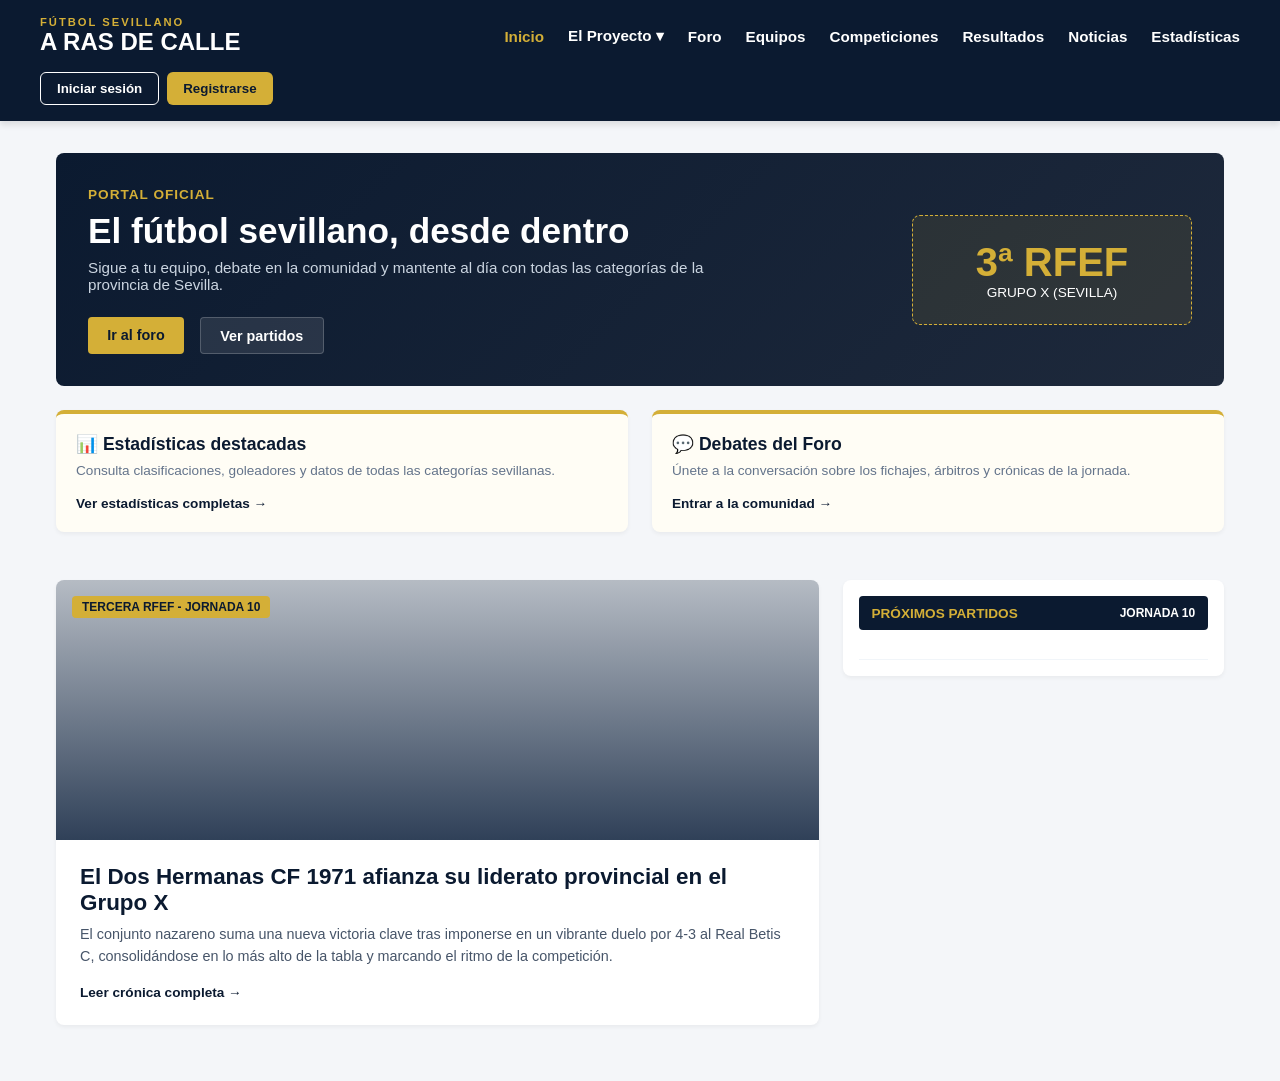
==== index.html @ 4a4684a2 "Update index.html" ====
<!DOCTYPE html>
<html lang="es">
<head>
    <meta charset="UTF-8">
    <meta name="viewport" content="width=device-width, initial-scale=1.0">
    <title>A Ras de Calle - El fútbol sevillano, desde dentro</title>
    <link rel="stylesheet" href="styles.css">
</head>
<body>
    <!-- Encabezado / Menú Navegación -->
    <header class="header">
        <div class="nav-container">
            <div class="logo-area">
                <span class="logo-badge">FÚTBOL SEVILLANO</span>
                <span class="logo-title">A RAS DE CALLE</span>
            </div>
            <nav class="nav-links">
                <a href="index.html" class="active">Inicio</a>
                
                <!-- Menú desplegable por clic -->
                <div class="dropdown">
                    <a href="javascript:void(0);" onclick="toggleDropdown(event)" style="cursor: pointer;">El Proyecto ▾</a>
                    <div class="dropdown-content" id="projectDropdown">
                        <a href="proyecto.html">Sobre el proyecto</a>
                        <a href="nosotros.html">Sobre nosotros</a>
                        <a href="contacto.html">Contacto</a>
                    </div>
                </div>

                <a href="foro.html">Foro</a>
                <a href="equipos.html">Equipos</a>
                <a href="competiciones.html">Competiciones</a>
                <a href="partido.html">Resultados</a>
                <a href="noticias.html">Noticias</a>
                <a href="estadisticas.html">Estadísticas</a>
            </nav>
            <div class="auth-buttons">
                <button class="btn-login">Iniciar sesión</button>
                <button class="btn-register">Registrarse</button>
            </div>
        </div>
    </header>

    <main class="main-container">
        <!-- Banner Principal Azul -->
        <div class="hero-card" style="background: linear-gradient(135deg, #0b1a30 0%, #1e293b 100%); color: #ffffff; padding: 2rem; border-radius: 8px; margin-bottom: 1.5rem; display: flex; justify-content: space-between; align-items: center;">
            <div style="max-width: 60%;">
                <span style="color: #d4af37; font-weight: bold; font-size: 0.85rem; letter-spacing: 1px; text-transform: uppercase;">Portal Oficial</span>
                <h1 style="font-size: 2.2rem; margin: 0.5rem 0; color: #ffffff;">El fútbol sevillano, desde dentro</h1>
                <p style="font-size: 0.95rem; color: #cbd5e1; margin-bottom: 1.5rem;">Sigue a tu equipo, debate en la comunidad y mantente al día con todas las categorías de la provincia de Sevilla.</p>
                <div style="display: flex; gap: 1rem;">
                    <a href="foro.html" style="background: #d4af37; color: #0b1a30; padding: 0.6rem 1.2rem; border-radius: 4px; font-weight: bold; text-decoration: none; font-size: 0.9rem;">Ir al foro</a>
                    <a href="partido.html" style="background: rgba(255,255,255,0.1); color: #ffffff; padding: 0.6rem 1.2rem; border-radius: 4px; font-weight: bold; text-decoration: none; font-size: 0.9rem; border: 1px solid rgba(255,255,255,0.2);">Ver partidos</a>
                </div>
            </div>
            <div style="background: rgba(212,175,55,0.1); border: 1px dashed #d4af37; padding: 1.5rem; border-radius: 8px; text-align: center; width: 280px; display: flex; flex-direction: column; justify-content: center; align-items: center;">
                <span style="font-size: 2.5rem; font-weight: bold; color: #d4af37;">3ª RFEF</span>
                <span style="font-size: 0.85rem; color: #ffffff; font-weight: 500;">GRUPO X (SEVILLA)</span>
            </div>
        </div>

        <!-- Bloques en Dorado: Estadísticas y Foro -->
        <div style="display: grid; grid-template-columns: 1fr 1fr; gap: 1.5rem; margin-bottom: 1.5rem;">
            <div class="card" style="background: #fffdf5; border-top: 4px solid #d4af37; padding: 1.25rem;">
                <h3 style="color: #0b1a30; font-size: 1.1rem; margin-top: 0; margin-bottom: 0.5rem;">📊 Estadísticas destacadas</h3>
                <p style="font-size: 0.85rem; color: #64748b; margin-bottom: 1rem;">Consulta clasificaciones, goleadores y datos de todas las categorías sevillanas.</p>
                <a href="estadisticas.html" style="color: #0b1a30; font-weight: bold; font-size: 0.85rem; text-decoration: none;">Ver estadísticas completas &rarr;</a>
            </div>

            <div class="card" style="background: #fffdf5; border-top: 4px solid #d4af37; padding: 1.25rem;">
                <h3 style="color: #0b1a30; font-size: 1.1rem; margin-top: 0; margin-bottom: 0.5rem;">💬 Debates del Foro</h3>
                <p style="font-size: 0.85rem; color: #64748b; margin-bottom: 1rem;">Únete a la conversación sobre los fichajes, árbitros y crónicas de la jornada.</p>
                <a href="foro.html" style="color: #0b1a30; font-weight: bold; font-size: 0.85rem; text-decoration: none;">Entrar a la comunidad &rarr;</a>
            </div>
        </div>

        <!-- Layout Central de 2 Columnas -->
        <div style="display: grid; grid-template-columns: 2fr 1fr; gap: 1.5rem;">
            
            <!-- Columna Izquierda: Noticia Principal con Imagen -->
            <div>
                <div class="card" style="padding: 0; overflow: hidden;">
                    <div style="background: linear-gradient(180deg, rgba(11,31,59,0.3) 0%, rgba(11,31,59,0.85) 100%), url('https://images.unsplash.com/photo-1574629810360-7efbbe195018?auto=format&fit=crop&w=1000&q=80') center/cover no-repeat; height: 260px; display: flex; align-items: flex-end; padding: 1.5rem; position: relative;">
                        <span style="background: #d4af37; color: #0b1a30; font-size: 0.75rem; font-weight: bold; padding: 4px 10px; border-radius: 4px; position: absolute; top: 1rem; left: 1rem;">TERCERA RFEF - JORNADA 10</span>
                    </div>
                    <div style="padding: 1.5rem;">
                        <h2 style="color: #0b1a30; font-size: 1.4rem; margin: 0 0 0.5rem 0;">El Dos Hermanas CF 1971 afianza su liderato provincial en el Grupo X</h2>
                        <p style="color: #475569; font-size: 0.9rem; line-height: 1.5; margin-bottom: 1rem;">El conjunto nazareno suma una nueva victoria clave tras imponerse en un vibrante duelo por 4-3 al Real Betis C, consolidándose en lo más alto de la tabla y marcando el ritmo de la competición.</p>
                        <a href="noticias.html" style="color: #0b1a30; font-weight: bold; font-size: 0.85rem; text-decoration: none;">Leer crónica completa &rarr;</a>
                    </div>
                </div>
            </div>

            <!-- Columna Derecha: Panel de Próximos Partidos (Jornada 10) -->
            <div>
                <div class="card" style="padding: 1rem;">
                    <div style="background: #0b1a30; color: #d4af37; padding: 0.6rem 0.8rem; border-radius: 4px; font-weight: bold; font-size: 0.85rem; margin-bottom: 0.8rem; display: flex; justify-content: space-between; align-items: center;">
                        <span>PRÓXIMOS PARTIDOS</span>
                        <span style="font-size: 0.75rem; color: #ffffff;">JORNADA 10</span>
                    </div>

                    <!-- Lista de Partidos Reales Jornada 10 -->
                    <div style="font-size: 0.82rem;">
                        <div style="padding: 0.5rem 0; border-bottom: 1px solid #f1f5f9; display: flex; justify-content: space-between; align-items: center;">
                            <span style
---- styles.css ----
:root {
    --azul-noche: #0b1a30;
    --dorado: #d4af37;
    --dorado-hover: #b89628;
    --blanco: #ffffff;
    --gris-fondo: #f4f6f9;
    --gris-claro: #e2e8f0;
    --texto-oscuro: #1e293b;
}

* {
    margin: 0;
    padding: 0;
    box-sizing: border-box;
    font-family: 'Segoe UI', Tahoma, Geneva, Verdana, sans-serif;
}

body {
    background-color: var(--gris-fondo);
    color: var(--texto-oscuro);
}

/* Cabecera */
.header {
    background-color: var(--azul-noche);
    color: var(--blanco);
    padding: 1rem 2rem;
    box-shadow: 0 4px 6px rgba(0, 0, 0, 0.1);
}

.nav-container {
    max-width: 1200px;
    margin: 0 auto;
    display: flex;
    justify-content: space-between;
    align-items: center;
    flex-wrap: wrap;
    gap: 1rem;
}

.logo-area {
    display: flex;
    flex-direction: column;
}

.logo-badge {
    font-size: 0.7rem;
    color: var(--dorado);
    font-weight: bold;
    letter-spacing: 2px;
}

.logo-title {
    font-size: 1.5rem;
    font-weight: 900;
    color: var(--blanco);
}

.nav-links {
    display: flex;
    gap: 1.2rem;
}

.nav-links a {
    color: var(--blanco);
    text-decoration: none;
    font-weight: 600;
    font-size: 0.95rem;
    transition: color 0.3s;
}

.nav-links a:hover, .nav-links a.active {
    color: var(--dorado);
}

.auth-buttons {
    display: flex;
    gap: 0.5rem;
}

.btn-login, .btn-register, .btn-gold {
    padding: 0.5rem 1rem;
    border-radius: 6px;
    font-weight: bold;
    cursor: pointer;
    border: none;
    transition: background 0.3s;
}

.btn-login {
    background: transparent;
    color: var(--blanco);
    border: 1px solid var(--blanco);
}

.btn-register, .btn-gold {
    background: var(--dorado);
    color: var(--azul-noche);
}

.btn-register:hover, .btn-gold:hover {
    background: var(--dorado-hover);
}

/* Contenedor Principal */
.main-container {
    max-width: 1200px;
    margin: 2rem auto;
    padding: 0 1rem;
}

.content-grid {
    display: grid;
    grid-template-columns: 280px 1fr;
    gap: 1.5rem;
}

@media (max-width: 768px) {
    .content-grid {
        grid-template-columns: 1fr;
    }
}

.card {
    background: var(--blanco);
    border-radius: 8px;
    padding: 1.5rem;
    box-shadow: 0 2px 4px rgba(0, 0, 0, 0.05);
    margin-bottom: 1.5rem;
}

.card-header {
    display: flex;
    justify-content: space-between;
    align-items: center;
    margin-bottom: 1.5rem;
    border-bottom: 2px solid var(--gris-claro);
    padding-bottom: 0.75rem;
}

/* Sección Foro */
.categories-list {
    list-style: none;
    margin-top: 1rem;
}

.categories-list li {
    margin-bottom: 0.5rem;
}

.categories-list a {
    display: flex;
    justify-content: space-between;
    color: var(--azul-noche);
    text-decoration: none;
    font-size: 0.9rem;
    padding: 0.5rem;
    border-radius: 4px;
}

.categories-list a.active, .categories-list a:hover {
    background: var(--gris-claro);
    font-weight: bold;
}

.forum-thread {
    display: flex;
    align-items: center;
    gap: 1rem;
    padding: 1rem 0;
    border-bottom: 1px solid var(--gris-claro);
}

.avatar {
    width: 40px;
    height: 40px;
    border-radius: 50%;
    background: var(--azul-noche);
    color: var(--blanco);
    display: flex;
    align-items: center;
    justify-content: center;
    font-weight: bold;
}

.thread-info {
    flex-grow: 1;
}

.thread-title {
    color: var(--azul-noche);
    text-decoration: none;
    font-weight: bold;
    display: block;
}

.thread-meta {
    font-size: 0.75rem;
    color: #666;
}

.thread-stats {
    font-size: 0.8rem;
    color: #666;
}

/* Menú desplegable por clic y hacia abajo */
.nav-links {
    display: flex;
    align-items: center;
    gap: 1.5rem;
}

.dropdown {
    position: relative;
    display: inline-block;
}

.dropdown-content {
    display: none; /* Oculto por defecto */
    position: absolute;
    background-color: #0b1a30;
    min-width: 180px;
    box-shadow: 0px 8px 16px rgba(0,0,0,0.3);
    z-index: 1000;
    border-radius: 4px;
    top: 100%;
    left: 0;
    flex-direction: column; /* Fuerza que se coloquen en columna hacia abajo */
}

/* Clase que activará JavaScript al hacer clic */
.dropdown-content.show {
    display: flex;
}

.dropdown-content a {
    color: #ffffff;
    padding: 10px 15px;
    text-decoration: none;
    display: block;
    font-size: 0.85rem;
    border-bottom: 1px solid rgba(255,255,255,0.05);
    text-align: left;
    white-space: nowrap;
}

.dropdown-content a:hover {
    background-color: #1e293b;
    color: #d4af37;
}

/* Pie de página */
.footer {
    background: var(--azul-noche);
    color: var(--blanco);
    text-align: center;
    padding: 1.5rem;
    margin-top: 3rem;
}
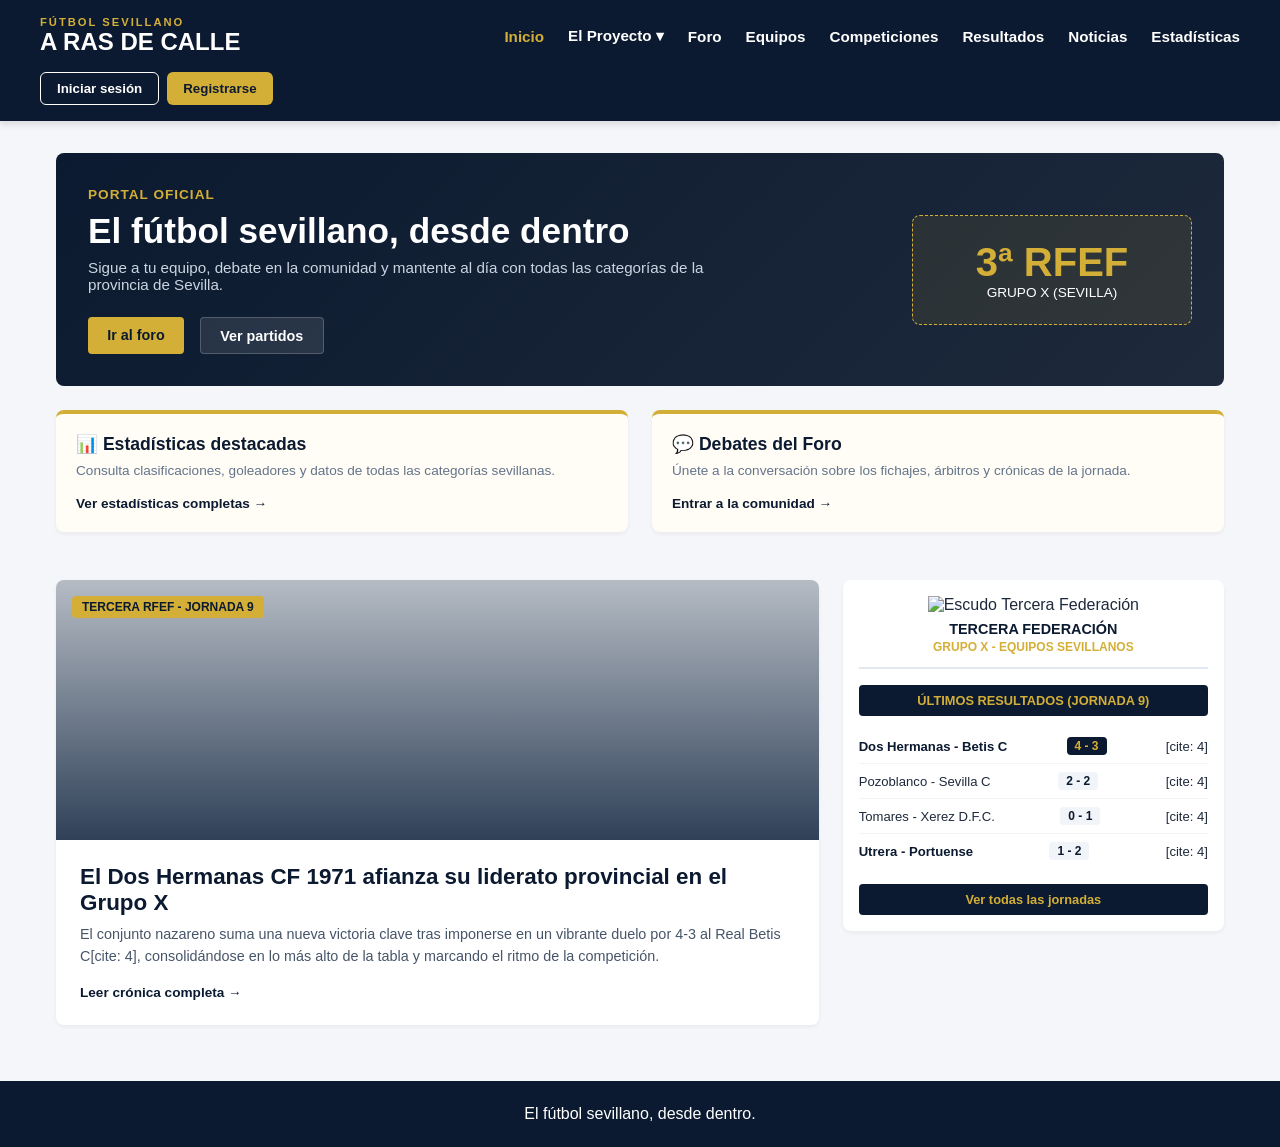
==== commit 104163c1: "Update index.html" ====
--- a/index.html
+++ b/index.html
@@ -81,25 +81,79 @@
             <div>
                 <div class="card" style="padding: 0; overflow: hidden;">
                     <div style="background: linear-gradient(180deg, rgba(11,31,59,0.3) 0%, rgba(11,31,59,0.85) 100%), url('https://images.unsplash.com/photo-1574629810360-7efbbe195018?auto=format&fit=crop&w=1000&q=80') center/cover no-repeat; height: 260px; display: flex; align-items: flex-end; padding: 1.5rem; position: relative;">
-                        <span style="background: #d4af37; color: #0b1a30; font-size: 0.75rem; font-weight: bold; padding: 4px 10px; border-radius: 4px; position: absolute; top: 1rem; left: 1rem;">TERCERA RFEF - JORNADA 10</span>
+                        <span style="background: #d4af37; color: #0b1a30; font-size: 0.75rem; font-weight: bold; padding: 4px 10px; border-radius: 4px; position: absolute; top: 1rem; left: 1rem;">TERCERA RFEF - JORNADA 9</span>
                     </div>
                     <div style="padding: 1.5rem;">
                         <h2 style="color: #0b1a30; font-size: 1.4rem; margin: 0 0 0.5rem 0;">El Dos Hermanas CF 1971 afianza su liderato provincial en el Grupo X</h2>
-                        <p style="color: #475569; font-size: 0.9rem; line-height: 1.5; margin-bottom: 1rem;">El conjunto nazareno suma una nueva victoria clave tras imponerse en un vibrante duelo por 4-3 al Real Betis C, consolidándose en lo más alto de la tabla y marcando el ritmo de la competición.</p>
+                        <p style="color: #475569; font-size: 0.9rem; line-height: 1.5; margin-bottom: 1rem;">El conjunto nazareno suma una nueva victoria clave tras imponerse en un vibrante duelo por 4-3 al Real Betis C[cite: 4], consolidándose en lo más alto de la tabla y marcando el ritmo de la competición.</p>
                         <a href="noticias.html" style="color: #0b1a30; font-weight: bold; font-size: 0.85rem; text-decoration: none;">Leer crónica completa &rarr;</a>
                     </div>
                 </div>
             </div>
 
-            <!-- Columna Derecha: Panel de Próximos Partidos (Jornada 10) -->
+            <!-- Columna Derecha: Escudo 3ª RFEF y Resultados Sevillanos (Jornada 9) -->
             <div>
-                <div class="card" style="padding: 1rem;">
-                    <div style="background: #0b1a30; color: #d4af37; padding: 0.6rem 0.8rem; border-radius: 4px; font-weight: bold; font-size: 0.85rem; margin-bottom: 0.8rem; display: flex; justify-content: space-between; align-items: center;">
-                        <span>PRÓXIMOS PARTIDOS</span>
-                        <span style="font-size: 0.75rem; color: #ffffff;">JORNADA 10</span>
+                <div class="card" style="padding: 1rem; text-align: center;">
+                    <!-- Escudo o Logo Tercera Federación -->
+                    <div style="margin-bottom: 1rem; padding-bottom: 0.8rem; border-bottom: 2px solid #e2e8f0;">
+                        <img src="https://upload.wikimedia.org/wikipedia/commons/9/98/Tercera_Federaci%C3%B3n.png" alt="Escudo Tercera Federación" style="width: 80px; height: auto; margin-bottom: 0.4rem;">
+                        <h4 style="color: #0b1a30; font-size: 0.9rem; margin: 0;">TERCERA FEDERACIÓN</h4>
+                        <span style="font-size: 0.75rem; color: #d4af37; font-weight: bold;">GRUPO X - EQUIPOS SEVILLANOS</span>
                     </div>
 
-                    <!-- Lista de Partidos Reales Jornada 10 -->
-                    <div style="font-size: 0.82rem;">
+                    <div style="background: #0b1a30; color: #d4af37; padding: 0.5rem; border-radius: 4px; font-weight: bold; font-size: 0.8rem; margin-bottom: 0.8rem;">
+                        ÚLTIMOS RESULTADOS (JORNADA 9)
+                    </div>
+
+                    <!-- Resultados de los equipos de Sevilla en la Jornada 9 -->
+                    <div style="font-size: 0.82rem; text-align: left;">
                         <div style="padding: 0.5rem 0; border-bottom: 1px solid #f1f5f9; display: flex; justify-content: space-between; align-items: center;">
-                            <span style
+                            <span style="font-weight: bold; color: #0b1a30;">Dos Hermanas - Betis C</span>
+                            <span style="background: #0b1a30; color: #d4af37; padding: 2px 8px; border-radius: 4px; font-weight: bold; font-size: 0.75rem;">4 - 3</span>[cite: 4]
+                        </div>
+                        <div style="padding: 0.5rem 0; border-bottom: 1px solid #f1f5f9; display: flex; justify-content: space-between; align-items: center;">
+                            <span style="font-weight: 500;">Pozoblanco - Sevilla C</span>
+                            <span style="background: #f1f5f9; padding: 2px 8px; border-radius: 4px; font-weight: bold; color: #0b1a30; font-size: 0.75rem;">2 - 2</span>[cite: 4]
+                        </div>
+                        <div style="padding: 0.5rem 0; border-bottom: 1px solid #f1f5f9; display: flex; justify-content: space-between; align-items: center;">
+                            <span style="font-weight: 500;">Tomares - Xerez D.F.C.</span>
+                            <span style="background: #f1f5f9; padding: 2px 8px; border-radius: 4px; font-weight: bold; color: #0b1a30; font-size: 0.75rem;">0 - 1</span>[cite: 4]
+                        </div>
+                        <div style="padding: 0.5rem 0; display: flex; justify-content: space-between; align-items: center;">
+                            <span style="font-weight: bold; color: #0b1a30;">Utrera - Portuense</span>
+                            <span style="background: #f1f5f9; padding: 2px 8px; border-radius: 4px; font-weight: bold; color: #0b1a30; font-size: 0.75rem;">1 - 2</span>[cite: 4]
+                        </div>
+                    </div>
+
+                    <a href="partido.html" style="display: block; text-align: center; margin-top: 1rem; background: #0b1a30; color: #d4af37; padding: 0.5rem; border-radius: 4px; text-decoration: none; font-size: 0.8rem; font-weight: bold;">Ver todas las jornadas</a>
+                </div>
+            </div>
+
+        </div>
+    </main>
+
+    <footer class="footer" style="margin-top: 2rem;">
+        <p>El fútbol sevillano, desde dentro.</p>
+    </footer>
+
+    <!-- Script para el menú desplegable -->
+    <script>
+    function toggleDropdown(event) {
+        event.stopPropagation();
+        document.getElementById("projectDropdown").classList.toggle("show");
+    }
+
+    window.onclick = function(event) {
+        if (!event.target.matches('.dropdown > a')) {
+            var dropdowns = document.getElementsByClassName("dropdown-content");
+            for (var i = 0; i < dropdowns.length; i++) {
+                var openDropdown = dropdowns[i];
+                if (openDropdown.classList.contains('show')) {
+                    openDropdown.classList.remove('show');
+                }
+            }
+        }
+    }
+    </script>
+</body>
+</html>
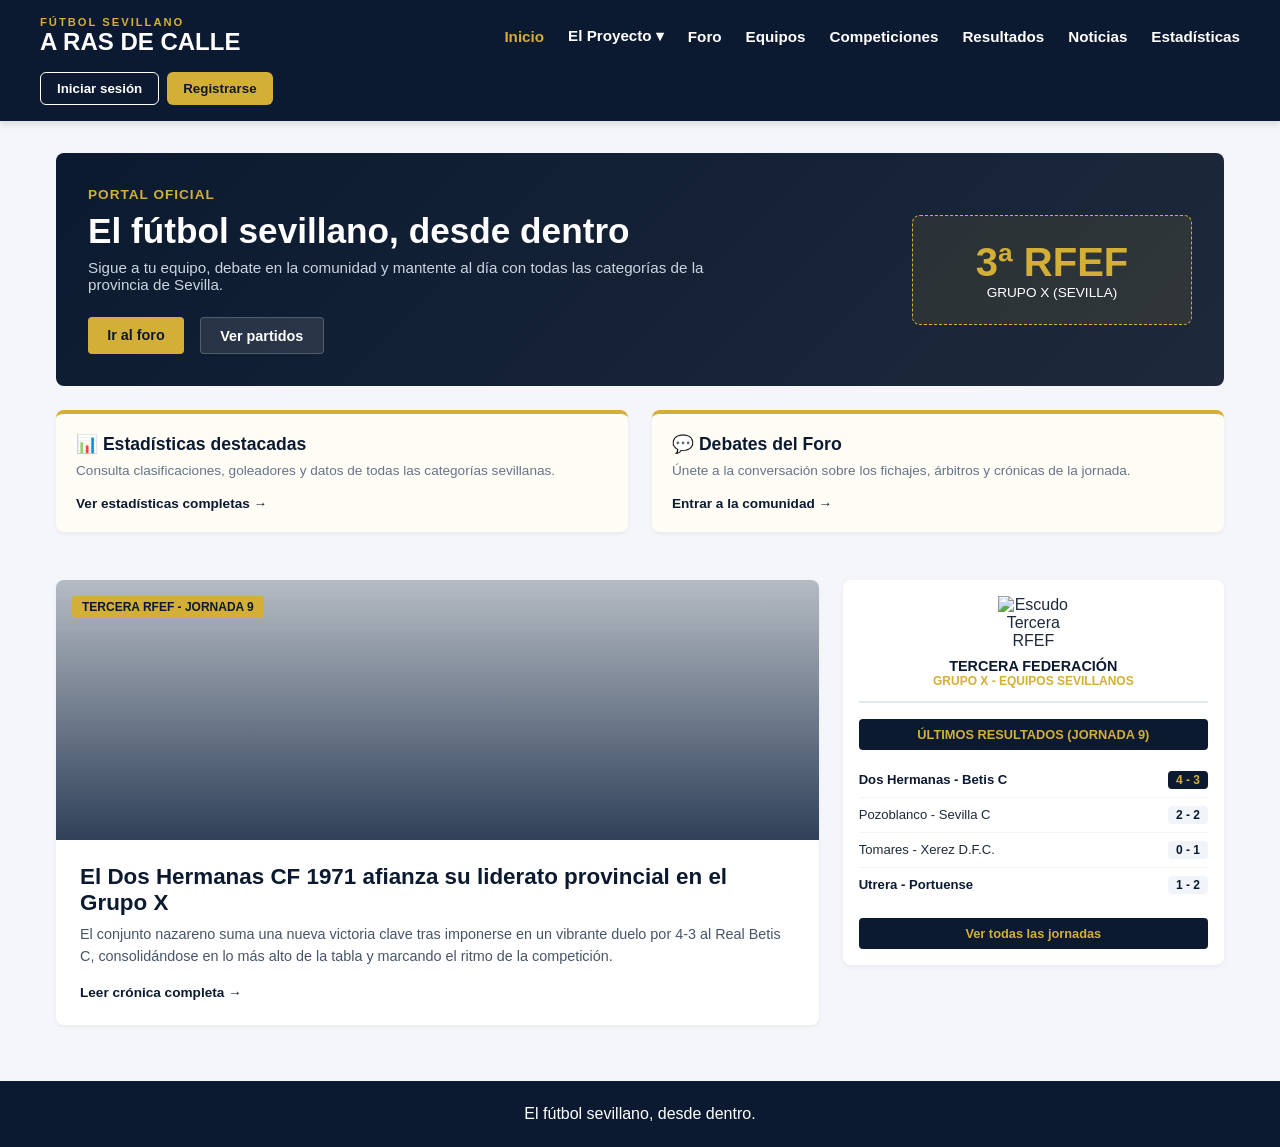
==== commit fb7b7295: "Update index.html" ====
--- a/index.html
+++ b/index.html
@@ -85,18 +85,18 @@
                     </div>
                     <div style="padding: 1.5rem;">
                         <h2 style="color: #0b1a30; font-size: 1.4rem; margin: 0 0 0.5rem 0;">El Dos Hermanas CF 1971 afianza su liderato provincial en el Grupo X</h2>
-                        <p style="color: #475569; font-size: 0.9rem; line-height: 1.5; margin-bottom: 1rem;">El conjunto nazareno suma una nueva victoria clave tras imponerse en un vibrante duelo por 4-3 al Real Betis C[cite: 4], consolidándose en lo más alto de la tabla y marcando el ritmo de la competición.</p>
+                        <p style="color: #475569; font-size: 0.9rem; line-height: 1.5; margin-bottom: 1rem;">El conjunto nazareno suma una nueva victoria clave tras imponerse en un vibrante duelo por 4-3 al Real Betis C, consolidándose en lo más alto de la tabla y marcando el ritmo de la competición.</p>
                         <a href="noticias.html" style="color: #0b1a30; font-weight: bold; font-size: 0.85rem; text-decoration: none;">Leer crónica completa &rarr;</a>
                     </div>
                 </div>
             </div>
 
-            <!-- Columna Derecha: Escudo 3ª RFEF y Resultados Sevillanos (Jornada 9) -->
+            <!-- Columna Derecha: Escudo RFEF y Resultados Sevillanos (Jornada 9) -->
             <div>
                 <div class="card" style="padding: 1rem; text-align: center;">
-                    <!-- Escudo o Logo Tercera Federación -->
-                    <div style="margin-bottom: 1rem; padding-bottom: 0.8rem; border-bottom: 2px solid #e2e8f0;">
-                        <img src="https://upload.wikimedia.org/wikipedia/commons/9/98/Tercera_Federaci%C3%B3n.png" alt="Escudo Tercera Federación" style="width: 80px; height: auto; margin-bottom: 0.4rem;">
+                    <!-- Escudo Tercera RFEF -->
+                    <div style="margin-bottom: 1rem; padding-bottom: 0.8rem; border-bottom: 2px solid #e2e8f0; display: flex; flex-direction: column; align-items: center;">
+                        <img src="https://upload.wikimedia.org/wikipedia/commons/thumb/d/d4/Tercera_Federaci%C3%B3n.svg/1200px-Tercera_Federaci%C3%B3n.svg.png" alt="Escudo Tercera RFEF" style="width: 70px; height: auto; margin-bottom: 0.5rem;">
                         <h4 style="color: #0b1a30; font-size: 0.9rem; margin: 0;">TERCERA FEDERACIÓN</h4>
                         <span style="font-size: 0.75rem; color: #d4af37; font-weight: bold;">GRUPO X - EQUIPOS SEVILLANOS</span>
                     </div>
@@ -109,19 +109,19 @@
                     <div style="font-size: 0.82rem; text-align: left;">
                         <div style="padding: 0.5rem 0; border-bottom: 1px solid #f1f5f9; display: flex; justify-content: space-between; align-items: center;">
                             <span style="font-weight: bold; color: #0b1a30;">Dos Hermanas - Betis C</span>
-                            <span style="background: #0b1a30; color: #d4af37; padding: 2px 8px; border-radius: 4px; font-weight: bold; font-size: 0.75rem;">4 - 3</span>[cite: 4]
+                            <span style="background: #0b1a30; color: #d4af37; padding: 2px 8px; border-radius: 4px; font-weight: bold; font-size: 0.75rem;">4 - 3</span>
                         </div>
                         <div style="padding: 0.5rem 0; border-bottom: 1px solid #f1f5f9; display: flex; justify-content: space-between; align-items: center;">
                             <span style="font-weight: 500;">Pozoblanco - Sevilla C</span>
-                            <span style="background: #f1f5f9; padding: 2px 8px; border-radius: 4px; font-weight: bold; color: #0b1a30; font-size: 0.75rem;">2 - 2</span>[cite: 4]
+                            <span style="background: #f1f5f9; padding: 2px 8px; border-radius: 4px; font-weight: bold; color: #0b1a30; font-size: 0.75rem;">2 - 2</span>
                         </div>
                         <div style="padding: 0.5rem 0; border-bottom: 1px solid #f1f5f9; display: flex; justify-content: space-between; align-items: center;">
                             <span style="font-weight: 500;">Tomares - Xerez D.F.C.</span>
-                            <span style="background: #f1f5f9; padding: 2px 8px; border-radius: 4px; font-weight: bold; color: #0b1a30; font-size: 0.75rem;">0 - 1</span>[cite: 4]
+                            <span style="background: #f1f5f9; padding: 2px 8px; border-radius: 4px; font-weight: bold; color: #0b1a30; font-size: 0.75rem;">0 - 1</span>
                         </div>
                         <div style="padding: 0.5rem 0; display: flex; justify-content: space-between; align-items: center;">
                             <span style="font-weight: bold; color: #0b1a30;">Utrera - Portuense</span>
-                            <span style="background: #f1f5f9; padding: 2px 8px; border-radius: 4px; font-weight: bold; color: #0b1a30; font-size: 0.75rem;">1 - 2</span>[cite: 4]
+                            <span style="background: #f1f5f9; padding: 2px 8px; border-radius: 4px; font-weight: bold; color: #0b1a30; font-size: 0.75rem;">1 - 2</span>
                         </div>
                     </div>
 
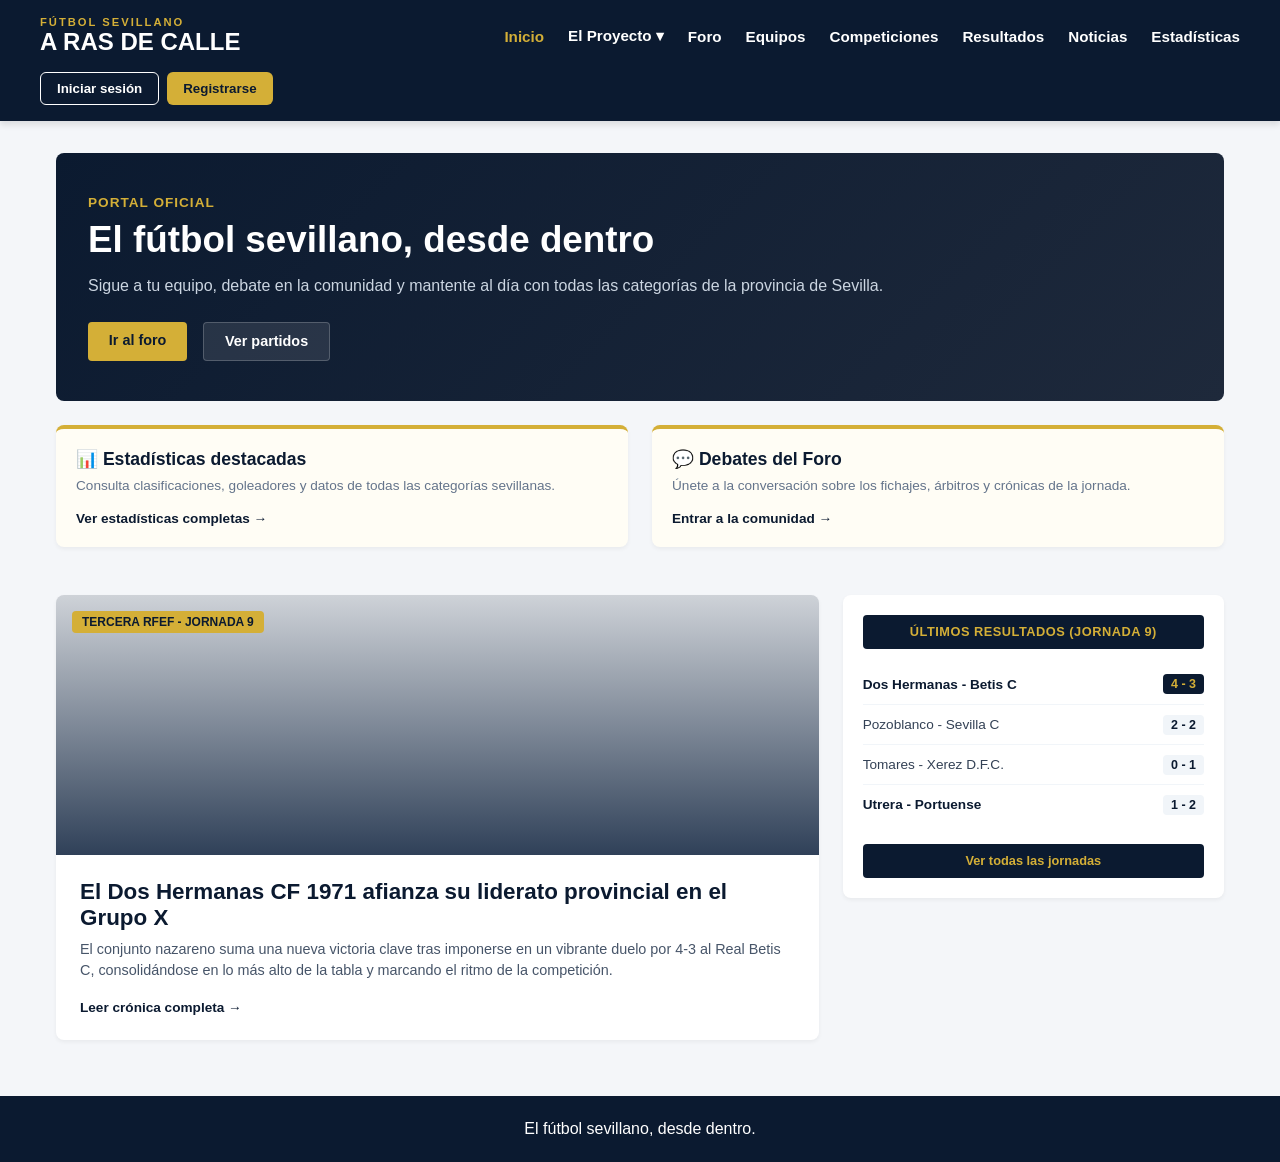
==== commit 76293e35: "Update index.html" ====
--- a/index.html
+++ b/index.html
@@ -42,20 +42,16 @@
     </header>
 
     <main class="main-container">
-        <!-- Banner Principal Azul -->
-        <div class="hero-card" style="background: linear-gradient(135deg, #0b1a30 0%, #1e293b 100%); color: #ffffff; padding: 2rem; border-radius: 8px; margin-bottom: 1.5rem; display: flex; justify-content: space-between; align-items: center;">
-            <div style="max-width: 60%;">
-                <span style="color: #d4af37; font-weight: bold; font-size: 0.85rem; letter-spacing: 1px; text-transform: uppercase;">Portal Oficial</span>
-                <h1 style="font-size: 2.2rem; margin: 0.5rem 0; color: #ffffff;">El fútbol sevillano, desde dentro</h1>
-                <p style="font-size: 0.95rem; color: #cbd5e1; margin-bottom: 1.5rem;">Sigue a tu equipo, debate en la comunidad y mantente al día con todas las categorías de la provincia de Sevilla.</p>
+        <!-- Banner Principal Azul (Sin la caja de 3ª RFEF) -->
+        <div class="hero-card" style="background: linear-gradient(135deg, #0b1a30 0%, #1e293b 100%); color: #ffffff; padding: 2.5rem 2rem; border-radius: 8px; margin-bottom: 1.5rem;">
+            <div style="max-width: 800px;">
+                <span style="color: #d4af37; font-weight: bold; font-size: 0.85rem; letter-spacing: 1px; text-transform: uppercase;">PORTAL OFICIAL</span>
+                <h1 style="font-size: 2.3rem; margin: 0.5rem 0 0.8rem 0; color: #ffffff;">El fútbol sevillano, desde dentro</h1>
+                <p style="font-size: 1rem; color: #cbd5e1; margin-bottom: 1.5rem; line-height: 1.5;">Sigue a tu equipo, debate en la comunidad y mantente al día con todas las categorías de la provincia de Sevilla.</p>
                 <div style="display: flex; gap: 1rem;">
-                    <a href="foro.html" style="background: #d4af37; color: #0b1a30; padding: 0.6rem 1.2rem; border-radius: 4px; font-weight: bold; text-decoration: none; font-size: 0.9rem;">Ir al foro</a>
-                    <a href="partido.html" style="background: rgba(255,255,255,0.1); color: #ffffff; padding: 0.6rem 1.2rem; border-radius: 4px; font-weight: bold; text-decoration: none; font-size: 0.9rem; border: 1px solid rgba(255,255,255,0.2);">Ver partidos</a>
+                    <a href="foro.html" style="background: #d4af37; color: #0b1a30; padding: 0.65rem 1.3rem; border-radius: 4px; font-weight: bold; text-decoration: none; font-size: 0.9rem;">Ir al foro</a>
+                    <a href="partido.html" style="background: rgba(255,255,255,0.1); color: #ffffff; padding: 0.65rem 1.3rem; border-radius: 4px; font-weight: bold; text-decoration: none; font-size: 0.9rem; border: 1px solid rgba(255,255,255,0.2);">Ver partidos</a>
                 </div>
-            </div>
-            <div style="background: rgba(212,175,55,0.1); border: 1px dashed #d4af37; padding: 1.5rem; border-radius: 8px; text-align: center; width: 280px; display: flex; flex-direction: column; justify-content: center; align-items: center;">
-                <span style="font-size: 2.5rem; font-weight: bold; color: #d4af37;">3ª RFEF</span>
-                <span style="font-size: 0.85rem; color: #ffffff; font-weight: 500;">GRUPO X (SEVILLA)</span>
             </div>
         </div>
 
@@ -77,10 +73,10 @@
         <!-- Layout Central de 2 Columnas -->
         <div style="display: grid; grid-template-columns: 2fr 1fr; gap: 1.5rem;">
             
-            <!-- Columna Izquierda: Noticia Principal con Imagen -->
+            <!-- Columna Izquierda: Noticia Principal con nueva fotografía de fútbol modesto -->
             <div>
                 <div class="card" style="padding: 0; overflow: hidden;">
-                    <div style="background: linear-gradient(180deg, rgba(11,31,59,0.3) 0%, rgba(11,31,59,0.85) 100%), url('https://images.unsplash.com/photo-1574629810360-7efbbe195018?auto=format&fit=crop&w=1000&q=80') center/cover no-repeat; height: 260px; display: flex; align-items: flex-end; padding: 1.5rem; position: relative;">
+                    <div style="background: linear-gradient(180deg, rgba(11,31,59,0.2) 0%, rgba(11,31,59,0.85) 100%), url('https://images.unsplash.com/photo-1508098682722-e99c43a406b2?auto=format&fit=crop&w=1200&q=80') center/cover no-repeat; height: 260px; display: flex; align-items: flex-end; padding: 1.5rem; position: relative;">
                         <span style="background: #d4af37; color: #0b1a30; font-size: 0.75rem; font-weight: bold; padding: 4px 10px; border-radius: 4px; position: absolute; top: 1rem; left: 1rem;">TERCERA RFEF - JORNADA 9</span>
                     </div>
                     <div style="padding: 1.5rem;">
@@ -91,41 +87,34 @@
                 </div>
             </div>
 
-            <!-- Columna Derecha: Escudo RFEF y Resultados Sevillanos (Jornada 9) -->
+            <!-- Columna Derecha: Resultados de los Equipos Sevillanos (Limpio de escudos rotos) -->
             <div>
-                <div class="card" style="padding: 1rem; text-align: center;">
-                    <!-- Escudo Tercera RFEF -->
-                    <div style="margin-bottom: 1rem; padding-bottom: 0.8rem; border-bottom: 2px solid #e2e8f0; display: flex; flex-direction: column; align-items: center;">
-                        <img src="https://upload.wikimedia.org/wikipedia/commons/thumb/d/d4/Tercera_Federaci%C3%B3n.svg/1200px-Tercera_Federaci%C3%B3n.svg.png" alt="Escudo Tercera RFEF" style="width: 70px; height: auto; margin-bottom: 0.5rem;">
-                        <h4 style="color: #0b1a30; font-size: 0.9rem; margin: 0;">TERCERA FEDERACIÓN</h4>
-                        <span style="font-size: 0.75rem; color: #d4af37; font-weight: bold;">GRUPO X - EQUIPOS SEVILLANOS</span>
-                    </div>
-
-                    <div style="background: #0b1a30; color: #d4af37; padding: 0.5rem; border-radius: 4px; font-weight: bold; font-size: 0.8rem; margin-bottom: 0.8rem;">
+                <div class="card" style="padding: 1.25rem;">
+                    <div style="background: #0b1a30; color: #d4af37; padding: 0.6rem 0.8rem; border-radius: 4px; font-weight: bold; font-size: 0.8rem; margin-bottom: 1rem; text-align: center; letter-spacing: 0.5px;">
                         ÚLTIMOS RESULTADOS (JORNADA 9)
                     </div>
 
-                    <!-- Resultados de los equipos de Sevilla en la Jornada 9 -->
-                    <div style="font-size: 0.82rem; text-align: left;">
-                        <div style="padding: 0.5rem 0; border-bottom: 1px solid #f1f5f9; display: flex; justify-content: space-between; align-items: center;">
+                    <!-- Lista de Marcadores Sevillanos -->
+                    <div style="font-size: 0.85rem;">
+                        <div style="padding: 0.6rem 0; border-bottom: 1px solid #f1f5f9; display: flex; justify-content: space-between; align-items: center;">
                             <span style="font-weight: bold; color: #0b1a30;">Dos Hermanas - Betis C</span>
-                            <span style="background: #0b1a30; color: #d4af37; padding: 2px 8px; border-radius: 4px; font-weight: bold; font-size: 0.75rem;">4 - 3</span>
+                            <span style="background: #0b1a30; color: #d4af37; padding: 3px 8px; border-radius: 4px; font-weight: bold; font-size: 0.78rem;">4 - 3</span>
                         </div>
-                        <div style="padding: 0.5rem 0; border-bottom: 1px solid #f1f5f9; display: flex; justify-content: space-between; align-items: center;">
-                            <span style="font-weight: 500;">Pozoblanco - Sevilla C</span>
-                            <span style="background: #f1f5f9; padding: 2px 8px; border-radius: 4px; font-weight: bold; color: #0b1a30; font-size: 0.75rem;">2 - 2</span>
+                        <div style="padding: 0.6rem 0; border-bottom: 1px solid #f1f5f9; display: flex; justify-content: space-between; align-items: center;">
+                            <span style="font-weight: 500; color: #334155;">Pozoblanco - Sevilla C</span>
+                            <span style="background: #f1f5f9; padding: 3px 8px; border-radius: 4px; font-weight: bold; color: #0b1a30; font-size: 0.78rem;">2 - 2</span>
                         </div>
-                        <div style="padding: 0.5rem 0; border-bottom: 1px solid #f1f5f9; display: flex; justify-content: space-between; align-items: center;">
-                            <span style="font-weight: 500;">Tomares - Xerez D.F.C.</span>
-                            <span style="background: #f1f5f9; padding: 2px 8px; border-radius: 4px; font-weight: bold; color: #0b1a30; font-size: 0.75rem;">0 - 1</span>
+                        <div style="padding: 0.6rem 0; border-bottom: 1px solid #f1f5f9; display: flex; justify-content: space-between; align-items: center;">
+                            <span style="font-weight: 500; color: #334155;">Tomares - Xerez D.F.C.</span>
+                            <span style="background: #f1f5f9; padding: 3px 8px; border-radius: 4px; font-weight: bold; color: #0b1a30; font-size: 0.78rem;">0 - 1</span>
                         </div>
-                        <div style="padding: 0.5rem 0; display: flex; justify-content: space-between; align-items: center;">
+                        <div style="padding: 0.6rem 0; display: flex; justify-content: space-between; align-items: center;">
                             <span style="font-weight: bold; color: #0b1a30;">Utrera - Portuense</span>
-                            <span style="background: #f1f5f9; padding: 2px 8px; border-radius: 4px; font-weight: bold; color: #0b1a30; font-size: 0.75rem;">1 - 2</span>
+                            <span style="background: #f1f5f9; padding: 3px 8px; border-radius: 4px; font-weight: bold; color: #0b1a30; font-size: 0.78rem;">1 - 2</span>
                         </div>
                     </div>
 
-                    <a href="partido.html" style="display: block; text-align: center; margin-top: 1rem; background: #0b1a30; color: #d4af37; padding: 0.5rem; border-radius: 4px; text-decoration: none; font-size: 0.8rem; font-weight: bold;">Ver todas las jornadas</a>
+                    <a href="partido.html" style="display: block; text-align: center; margin-top: 1.2rem; background: #0b1a30; color: #d4af37; padding: 0.6rem; border-radius: 4px; text-decoration: none; font-size: 0.8rem; font-weight: bold;">Ver todas las jornadas</a>
                 </div>
             </div>
 
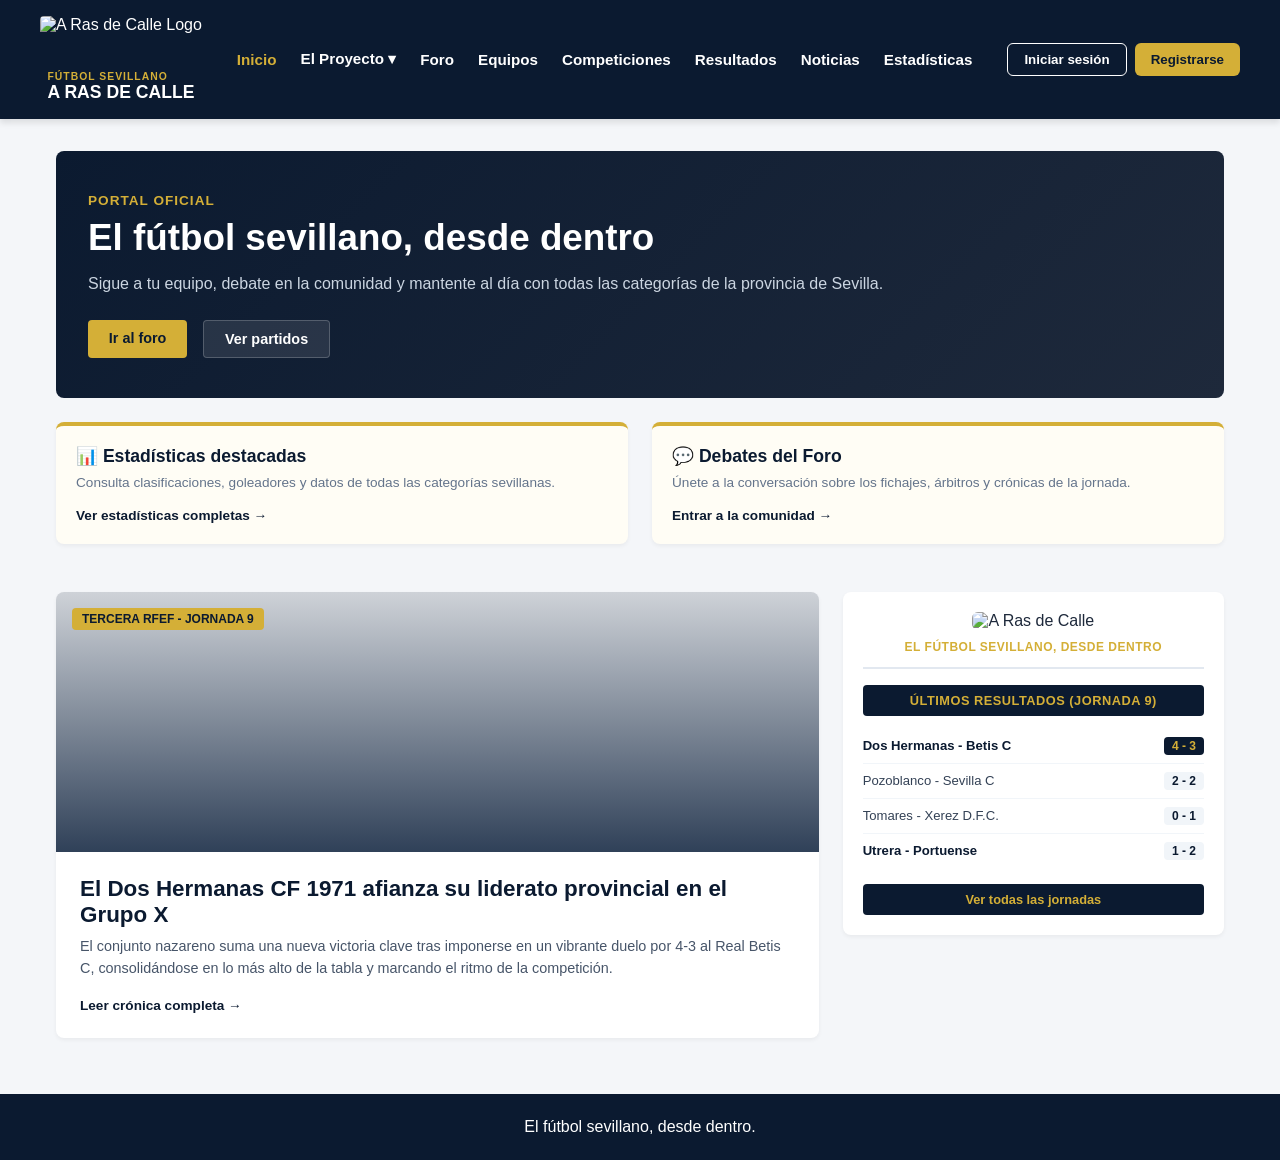
==== commit a4066c87: "Update index.html" ====
--- a/index.html
+++ b/index.html
@@ -10,9 +10,13 @@
     <!-- Encabezado / Menú Navegación -->
     <header class="header">
         <div class="nav-container">
-            <div class="logo-area">
-                <span class="logo-badge">FÚTBOL SEVILLANO</span>
-                <span class="logo-title">A RAS DE CALLE</span>
+            <div class="logo-area" style="display: flex; align-items: center; gap: 0.8rem;">
+                <!-- Logo propio de A Ras de Calle -->
+                <img src="IMG-20261103-WA0061.jpg" alt="A Ras de Calle Logo" style="height: 42px; border-radius: 4px; object-fit: contain;">
+                <div style="display: flex; flex-direction: column;">
+                    <span class="logo-badge" style="font-size: 0.65rem; color: #d4af37; font-weight: bold; letter-spacing: 1px;">FÚTBOL SEVILLANO</span>
+                    <span class="logo-title" style="font-size: 1.1rem; font-weight: bold; color: #ffffff;">A RAS DE CALLE</span>
+                </div>
             </div>
             <nav class="nav-links">
                 <a href="index.html" class="active">Inicio</a>
@@ -42,7 +46,7 @@
     </header>
 
     <main class="main-container">
-        <!-- Banner Principal Azul (Sin la caja de 3ª RFEF) -->
+        <!-- Banner Principal Azul -->
         <div class="hero-card" style="background: linear-gradient(135deg, #0b1a30 0%, #1e293b 100%); color: #ffffff; padding: 2.5rem 2rem; border-radius: 8px; margin-bottom: 1.5rem;">
             <div style="max-width: 800px;">
                 <span style="color: #d4af37; font-weight: bold; font-size: 0.85rem; letter-spacing: 1px; text-transform: uppercase;">PORTAL OFICIAL</span>
@@ -73,7 +77,7 @@
         <!-- Layout Central de 2 Columnas -->
         <div style="display: grid; grid-template-columns: 2fr 1fr; gap: 1.5rem;">
             
-            <!-- Columna Izquierda: Noticia Principal con nueva fotografía de fútbol modesto -->
+            <!-- Columna Izquierda: Noticia Principal -->
             <div>
                 <div class="card" style="padding: 0; overflow: hidden;">
                     <div style="background: linear-gradient(180deg, rgba(11,31,59,0.2) 0%, rgba(11,31,59,0.85) 100%), url('https://images.unsplash.com/photo-1508098682722-e99c43a406b2?auto=format&fit=crop&w=1200&q=80') center/cover no-repeat; height: 260px; display: flex; align-items: flex-end; padding: 1.5rem; position: relative;">
@@ -87,34 +91,40 @@
                 </div>
             </div>
 
-            <!-- Columna Derecha: Resultados de los Equipos Sevillanos (Limpio de escudos rotos) -->
+            <!-- Columna Derecha: Tarjeta Oficial con el Logo A Ras de Calle -->
             <div>
-                <div class="card" style="padding: 1.25rem;">
-                    <div style="background: #0b1a30; color: #d4af37; padding: 0.6rem 0.8rem; border-radius: 4px; font-weight: bold; font-size: 0.8rem; margin-bottom: 1rem; text-align: center; letter-spacing: 0.5px;">
+                <div class="card" style="padding: 1.25rem; text-align: center;">
+                    <!-- Cabecera con Logo A RAS DE CALLE -->
+                    <div style="margin-bottom: 1rem; padding-bottom: 0.8rem; border-bottom: 2px solid #e2e8f0; display: flex; flex-direction: column; align-items: center;">
+                        <img src="IMG-20261103-WA0061.jpg" alt="A Ras de Calle" style="max-width: 180px; height: auto; border-radius: 6px; margin-bottom: 0.6rem;">
+                        <span style="font-size: 0.75rem; color: #d4af37; font-weight: bold; letter-spacing: 0.5px;">EL FÚTBOL SEVILLANO, DESDE DENTRO</span>
+                    </div>
+
+                    <div style="background: #0b1a30; color: #d4af37; padding: 0.5rem; border-radius: 4px; font-weight: bold; font-size: 0.8rem; margin-bottom: 0.8rem; letter-spacing: 0.5px;">
                         ÚLTIMOS RESULTADOS (JORNADA 9)
                     </div>
 
                     <!-- Lista de Marcadores Sevillanos -->
-                    <div style="font-size: 0.85rem;">
-                        <div style="padding: 0.6rem 0; border-bottom: 1px solid #f1f5f9; display: flex; justify-content: space-between; align-items: center;">
+                    <div style="font-size: 0.82rem; text-align: left;">
+                        <div style="padding: 0.5rem 0; border-bottom: 1px solid #f1f5f9; display: flex; justify-content: space-between; align-items: center;">
                             <span style="font-weight: bold; color: #0b1a30;">Dos Hermanas - Betis C</span>
-                            <span style="background: #0b1a30; color: #d4af37; padding: 3px 8px; border-radius: 4px; font-weight: bold; font-size: 0.78rem;">4 - 3</span>
+                            <span style="background: #0b1a30; color: #d4af37; padding: 2px 8px; border-radius: 4px; font-weight: bold; font-size: 0.75rem;">4 - 3</span>
                         </div>
-                        <div style="padding: 0.6rem 0; border-bottom: 1px solid #f1f5f9; display: flex; justify-content: space-between; align-items: center;">
+                        <div style="padding: 0.5rem 0; border-bottom: 1px solid #f1f5f9; display: flex; justify-content: space-between; align-items: center;">
                             <span style="font-weight: 500; color: #334155;">Pozoblanco - Sevilla C</span>
-                            <span style="background: #f1f5f9; padding: 3px 8px; border-radius: 4px; font-weight: bold; color: #0b1a30; font-size: 0.78rem;">2 - 2</span>
+                            <span style="background: #f1f5f9; padding: 2px 8px; border-radius: 4px; font-weight: bold; color: #0b1a30; font-size: 0.75rem;">2 - 2</span>
                         </div>
-                        <div style="padding: 0.6rem 0; border-bottom: 1px solid #f1f5f9; display: flex; justify-content: space-between; align-items: center;">
+                        <div style="padding: 0.5rem 0; border-bottom: 1px solid #f1f5f9; display: flex; justify-content: space-between; align-items: center;">
                             <span style="font-weight: 500; color: #334155;">Tomares - Xerez D.F.C.</span>
-                            <span style="background: #f1f5f9; padding: 3px 8px; border-radius: 4px; font-weight: bold; color: #0b1a30; font-size: 0.78rem;">0 - 1</span>
+                            <span style="background: #f1f5f9; padding: 2px 8px; border-radius: 4px; font-weight: bold; color: #0b1a30; font-size: 0.75rem;">0 - 1</span>
                         </div>
-                        <div style="padding: 0.6rem 0; display: flex; justify-content: space-between; align-items: center;">
+                        <div style="padding: 0.5rem 0; display: flex; justify-content: space-between; align-items: center;">
                             <span style="font-weight: bold; color: #0b1a30;">Utrera - Portuense</span>
-                            <span style="background: #f1f5f9; padding: 3px 8px; border-radius: 4px; font-weight: bold; color: #0b1a30; font-size: 0.78rem;">1 - 2</span>
+                            <span style="background: #f1f5f9; padding: 2px 8px; border-radius: 4px; font-weight: bold; color: #0b1a30; font-size: 0.75rem;">1 - 2</span>
                         </div>
                     </div>
 
-                    <a href="partido.html" style="display: block; text-align: center; margin-top: 1.2rem; background: #0b1a30; color: #d4af37; padding: 0.6rem; border-radius: 4px; text-decoration: none; font-size: 0.8rem; font-weight: bold;">Ver todas las jornadas</a>
+                    <a href="partido.html" style="display: block; text-align: center; margin-top: 1rem; background: #0b1a30; color: #d4af37; padding: 0.5rem; border-radius: 4px; text-decoration: none; font-size: 0.8rem; font-weight: bold;">Ver todas las jornadas</a>
                 </div>
             </div>
 
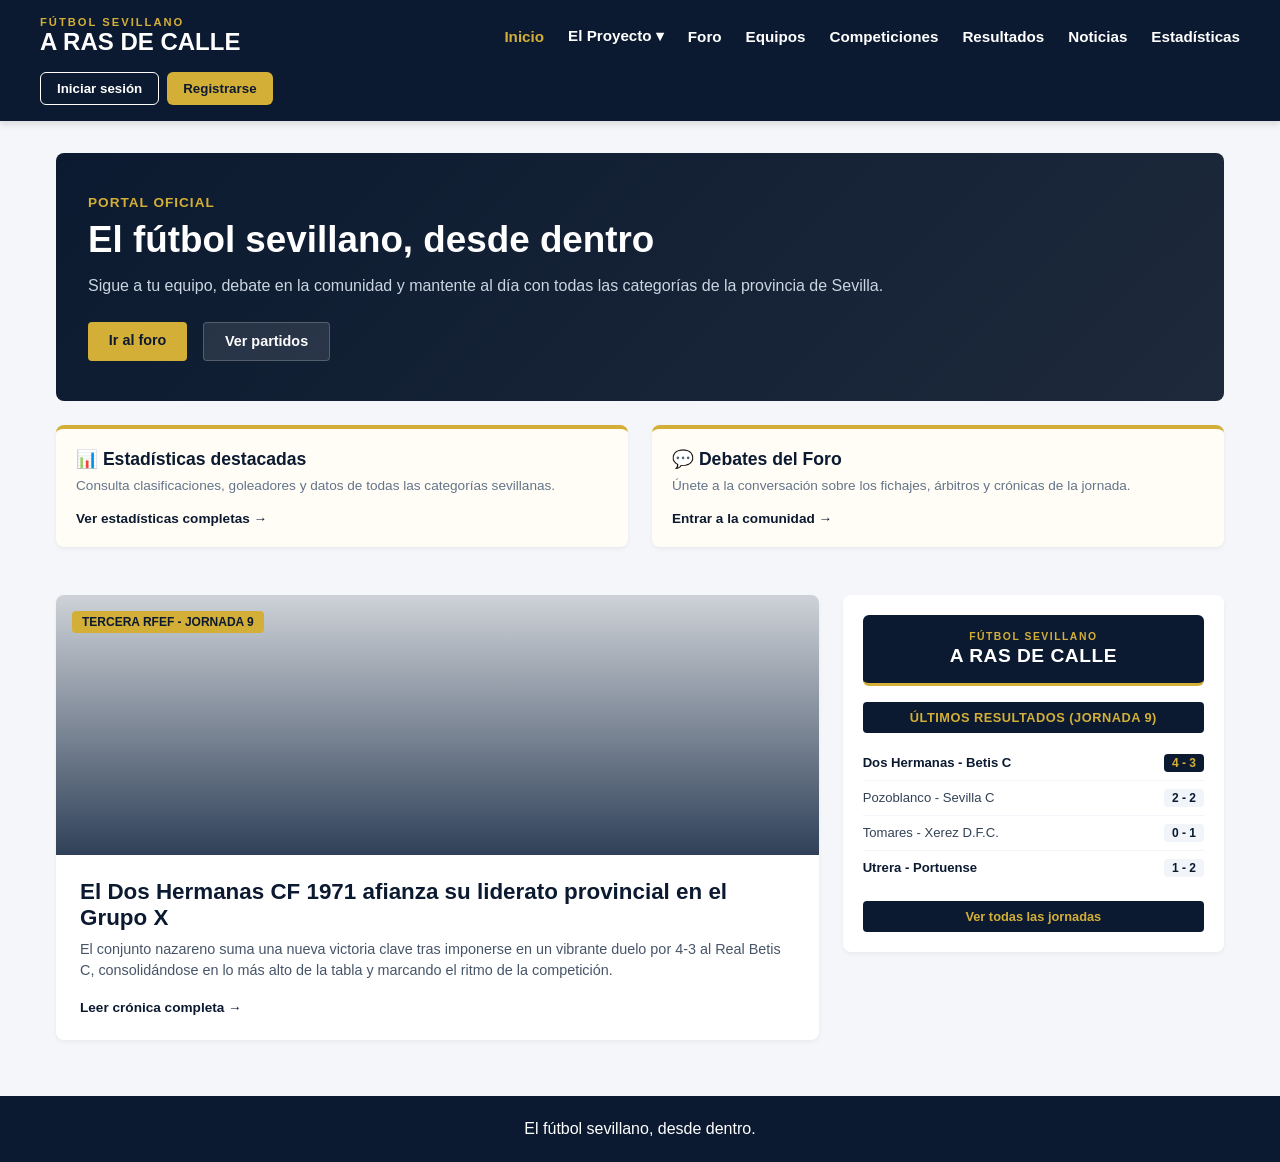
==== commit 35e69a07: "Update index.html" ====
--- a/index.html
+++ b/index.html
@@ -10,13 +10,9 @@
     <!-- Encabezado / Menú Navegación -->
     <header class="header">
         <div class="nav-container">
-            <div class="logo-area" style="display: flex; align-items: center; gap: 0.8rem;">
-                <!-- Logo propio de A Ras de Calle -->
-                <img src="IMG-20261103-WA0061.jpg" alt="A Ras de Calle Logo" style="height: 42px; border-radius: 4px; object-fit: contain;">
-                <div style="display: flex; flex-direction: column;">
-                    <span class="logo-badge" style="font-size: 0.65rem; color: #d4af37; font-weight: bold; letter-spacing: 1px;">FÚTBOL SEVILLANO</span>
-                    <span class="logo-title" style="font-size: 1.1rem; font-weight: bold; color: #ffffff;">A RAS DE CALLE</span>
-                </div>
+            <div class="logo-area">
+                <span class="logo-badge">FÚTBOL SEVILLANO</span>
+                <span class="logo-title">A RAS DE CALLE</span>
             </div>
             <nav class="nav-links">
                 <a href="index.html" class="active">Inicio</a>
@@ -91,13 +87,13 @@
                 </div>
             </div>
 
-            <!-- Columna Derecha: Tarjeta Oficial con el Logo A Ras de Calle -->
+            <!-- Columna Derecha: Tarjeta con Cabecera Estilizada de A Ras de Calle -->
             <div>
                 <div class="card" style="padding: 1.25rem; text-align: center;">
-                    <!-- Cabecera con Logo A RAS DE CALLE -->
-                    <div style="margin-bottom: 1rem; padding-bottom: 0.8rem; border-bottom: 2px solid #e2e8f0; display: flex; flex-direction: column; align-items: center;">
-                        <img src="IMG-20261103-WA0061.jpg" alt="A Ras de Calle" style="max-width: 180px; height: auto; border-radius: 6px; margin-bottom: 0.6rem;">
-                        <span style="font-size: 0.75rem; color: #d4af37; font-weight: bold; letter-spacing: 0.5px;">EL FÚTBOL SEVILLANO, DESDE DENTRO</span>
+                    <!-- Insignia Corporativa Limpia y Estable -->
+                    <div style="background: #0b1a30; padding: 1rem; border-radius: 6px; margin-bottom: 1rem; border-bottom: 3px solid #d4af37;">
+                        <span style="font-size: 0.65rem; color: #d4af37; font-weight: bold; letter-spacing: 1.5px; display: block; margin-bottom: 0.2rem;">FÚTBOL SEVILLANO</span>
+                        <span style="font-size: 1.2rem; color: #ffffff; font-weight: bold; letter-spacing: 0.5px; display: block;">A RAS DE CALLE</span>
                     </div>
 
                     <div style="background: #0b1a30; color: #d4af37; padding: 0.5rem; border-radius: 4px; font-weight: bold; font-size: 0.8rem; margin-bottom: 0.8rem; letter-spacing: 0.5px;">
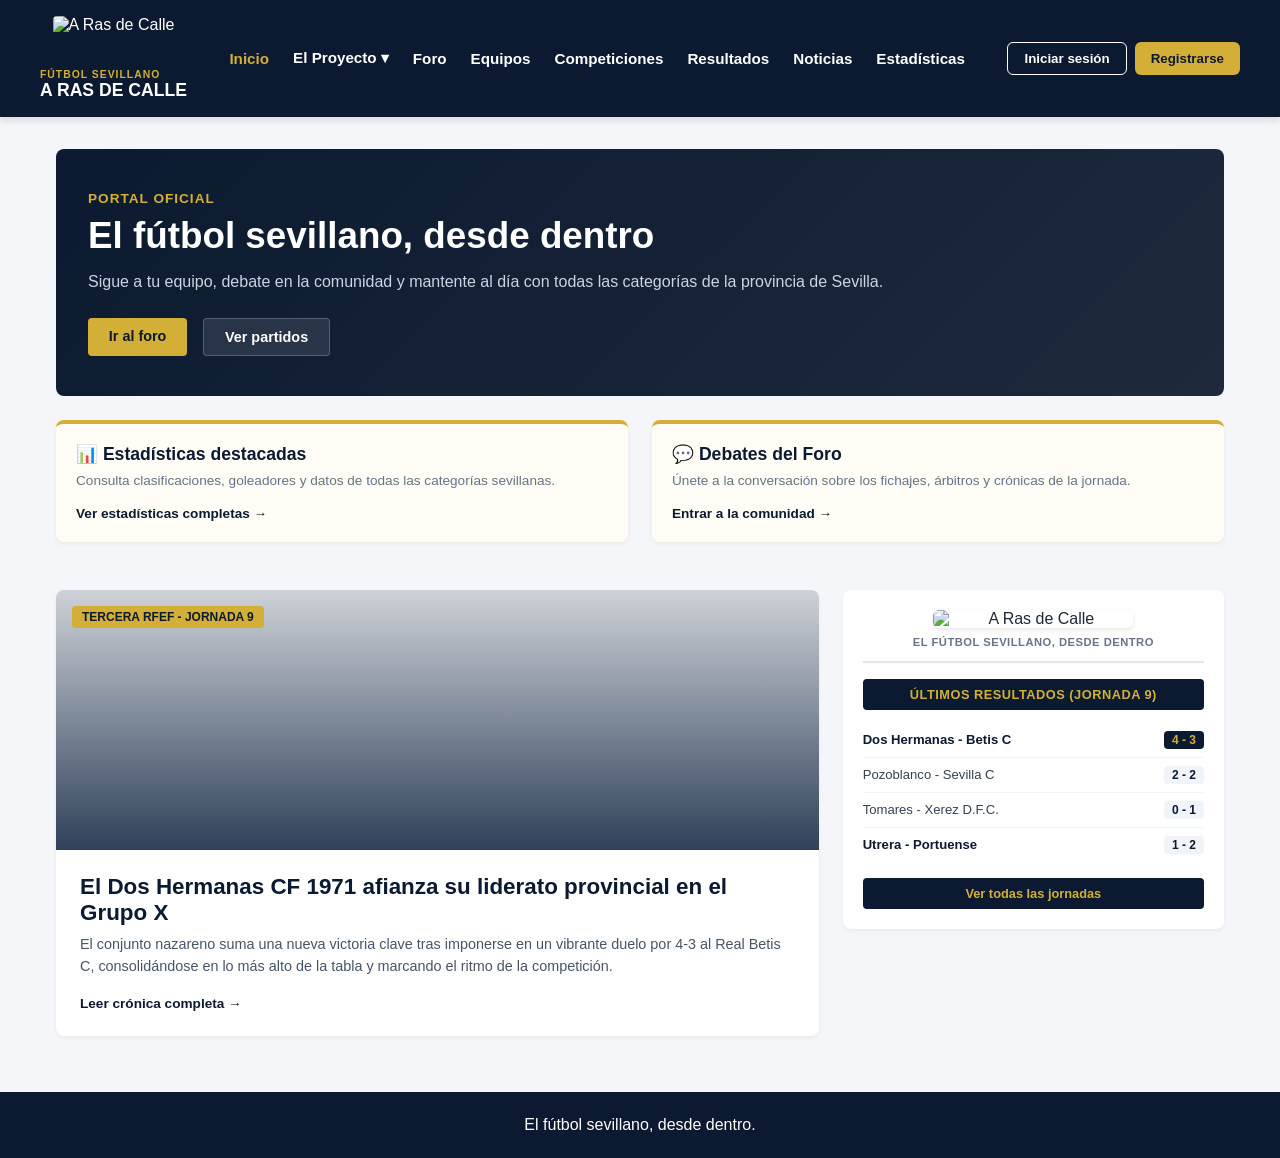
==== commit f674f3e8: "Update index.html" ====
--- a/index.html
+++ b/index.html
@@ -10,9 +10,13 @@
     <!-- Encabezado / Menú Navegación -->
     <header class="header">
         <div class="nav-container">
-            <div class="logo-area">
-                <span class="logo-badge">FÚTBOL SEVILLANO</span>
-                <span class="logo-title">A RAS DE CALLE</span>
+            <div class="logo-area" style="display: flex; align-items: center; gap: 0.8rem;">
+                <!-- Logo oficial en la cabecera (cambia "logo.jpg" por el nombre exacto de tu archivo) -->
+                <img src="logo.jpg" alt="A Ras de Calle" style="height: 40px; border-radius: 4px; object-fit: contain;">
+                <div style="display: flex; flex-direction: column;">
+                    <span class="logo-badge" style="font-size: 0.65rem; color: #d4af37; font-weight: bold; letter-spacing: 1px;">FÚTBOL SEVILLANO</span>
+                    <span class="logo-title" style="font-size: 1.1rem; font-weight: bold; color: #ffffff;">A RAS DE CALLE</span>
+                </div>
             </div>
             <nav class="nav-links">
                 <a href="index.html" class="active">Inicio</a>
@@ -87,13 +91,13 @@
                 </div>
             </div>
 
-            <!-- Columna Derecha: Tarjeta con Cabecera Estilizada de A Ras de Calle -->
+            <!-- Columna Derecha: Tarjeta con tu Logo Oficial -->
             <div>
                 <div class="card" style="padding: 1.25rem; text-align: center;">
-                    <!-- Insignia Corporativa Limpia y Estable -->
-                    <div style="background: #0b1a30; padding: 1rem; border-radius: 6px; margin-bottom: 1rem; border-bottom: 3px solid #d4af37;">
-                        <span style="font-size: 0.65rem; color: #d4af37; font-weight: bold; letter-spacing: 1.5px; display: block; margin-bottom: 0.2rem;">FÚTBOL SEVILLANO</span>
-                        <span style="font-size: 1.2rem; color: #ffffff; font-weight: bold; letter-spacing: 0.5px; display: block;">A RAS DE CALLE</span>
+                    <!-- Insignia con el Logo Oficial A Ras de Calle -->
+                    <div style="margin-bottom: 1rem; padding-bottom: 0.8rem; border-bottom: 2px solid #e2e8f0; display: flex; flex-direction: column; align-items: center;">
+                        <img src="logo.jpg" alt="A Ras de Calle" style="width: 100%; max-width: 200px; height: auto; border-radius: 6px; box-shadow: 0 2px 4px rgba(0,0,0,0.1); margin-bottom: 0.5rem;">
+                        <span style="font-size: 0.7rem; color: #64748b; font-weight: bold; letter-spacing: 0.5px;">EL FÚTBOL SEVILLANO, DESDE DENTRO</span>
                     </div>
 
                     <div style="background: #0b1a30; color: #d4af37; padding: 0.5rem; border-radius: 4px; font-weight: bold; font-size: 0.8rem; margin-bottom: 0.8rem; letter-spacing: 0.5px;">
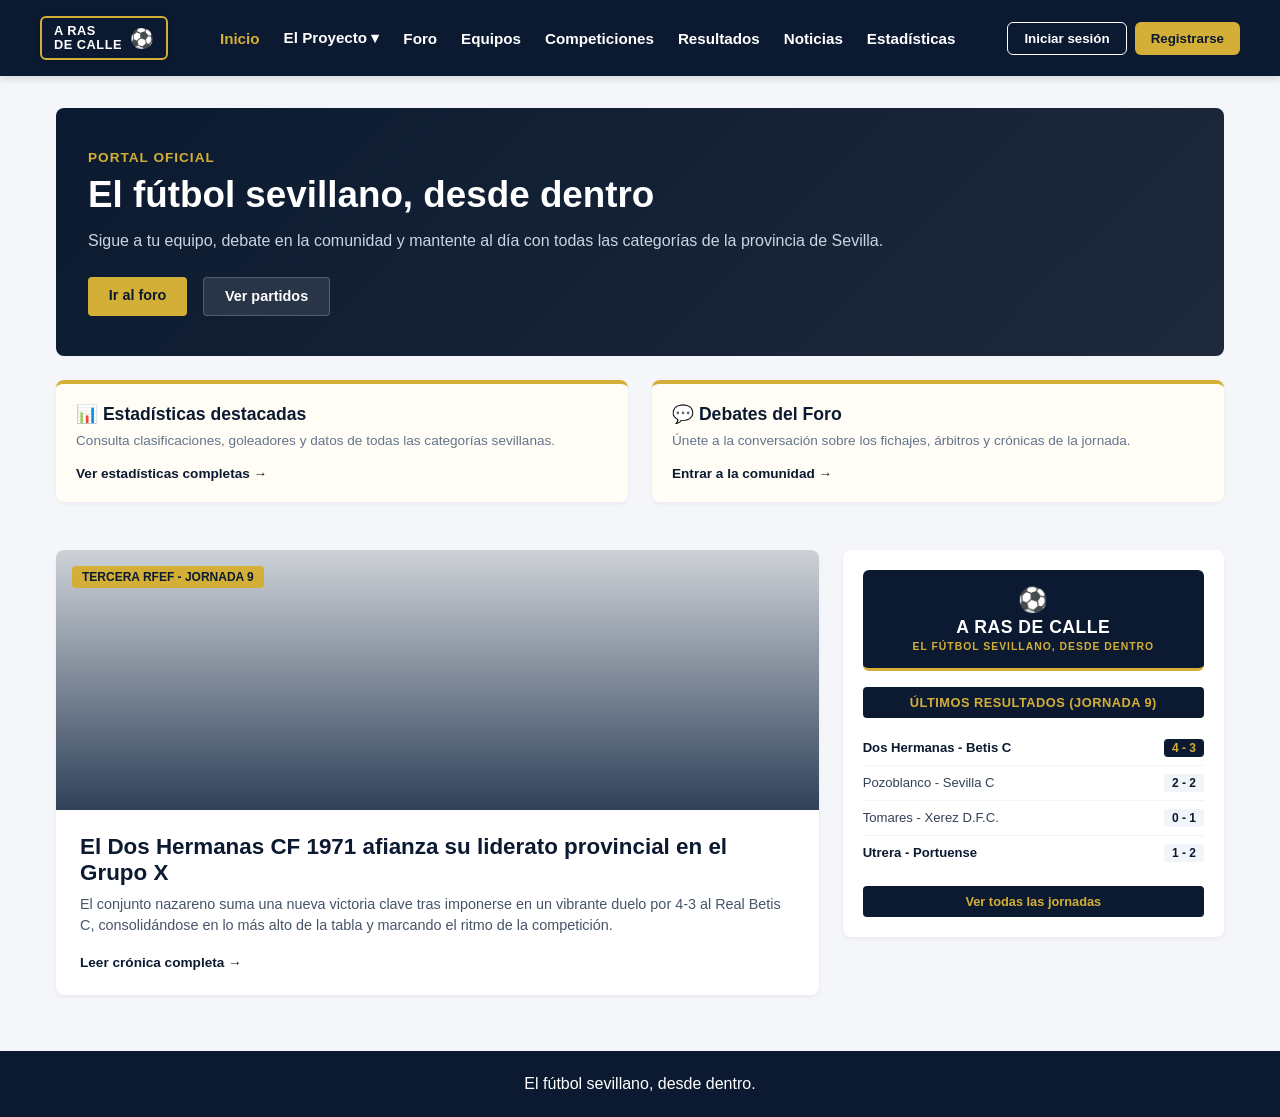
==== commit 068e738b: "Update index.html" ====
--- a/index.html
+++ b/index.html
@@ -11,11 +11,13 @@
     <header class="header">
         <div class="nav-container">
             <div class="logo-area" style="display: flex; align-items: center; gap: 0.8rem;">
-                <!-- Logo oficial en la cabecera (cambia "logo.jpg" por el nombre exacto de tu archivo) -->
-                <img src="logo.jpg" alt="A Ras de Calle" style="height: 40px; border-radius: 4px; object-fit: contain;">
-                <div style="display: flex; flex-direction: column;">
-                    <span class="logo-badge" style="font-size: 0.65rem; color: #d4af37; font-weight: bold; letter-spacing: 1px;">FÚTBOL SEVILLANO</span>
-                    <span class="logo-title" style="font-size: 1.1rem; font-weight: bold; color: #ffffff;">A RAS DE CALLE</span>
+                <!-- Insignia Logo Vectorial idéntica a tu imagen oficial -->
+                <div style="background: #0b1a30; border: 2px solid #d4af37; padding: 6px 12px; border-radius: 6px; display: flex; align-items: center; gap: 8px; box-shadow: 0 2px 4px rgba(0,0,0,0.2);">
+                    <div style="display: flex; flex-direction: column; line-height: 1.1;">
+                        <span style="font-size: 0.8rem; font-weight: 900; color: #ffffff; letter-spacing: 0.5px;">A RAS</span>
+                        <span style="font-size: 0.8rem; font-weight: 900; color: #ffffff; letter-spacing: 0.5px;">DE CALLE</span>
+                    </div>
+                    <div style="font-size: 1.2rem;" title="Fútbol y Red">⚽</div>
                 </div>
             </div>
             <nav class="nav-links">
@@ -91,13 +93,14 @@
                 </div>
             </div>
 
-            <!-- Columna Derecha: Tarjeta con tu Logo Oficial -->
+            <!-- Columna Derecha: Tarjeta con el Bloque del Logo Oficial -->
             <div>
                 <div class="card" style="padding: 1.25rem; text-align: center;">
-                    <!-- Insignia con el Logo Oficial A Ras de Calle -->
-                    <div style="margin-bottom: 1rem; padding-bottom: 0.8rem; border-bottom: 2px solid #e2e8f0; display: flex; flex-direction: column; align-items: center;">
-                        <img src="logo.jpg" alt="A Ras de Calle" style="width: 100%; max-width: 200px; height: auto; border-radius: 6px; box-shadow: 0 2px 4px rgba(0,0,0,0.1); margin-bottom: 0.5rem;">
-                        <span style="font-size: 0.7rem; color: #64748b; font-weight: bold; letter-spacing: 0.5px;">EL FÚTBOL SEVILLANO, DESDE DENTRO</span>
+                    <!-- Bloque de Insignia Oficial A Ras de Calle -->
+                    <div style="background: #0b1a30; padding: 1rem; border-radius: 6px; margin-bottom: 1rem; border-bottom: 3px solid #d4af37; display: flex; flex-direction: column; align-items: center; justify-content: center;">
+                        <div style="font-size: 1.5rem; margin-bottom: 0.2rem;">⚽</div>
+                        <span style="font-size: 1.1rem; font-weight: 900; color: #ffffff; letter-spacing: 0.5px; line-height: 1.2;">A RAS DE CALLE</span>
+                        <span style="font-size: 0.65rem; color: #d4af37; font-weight: bold; letter-spacing: 1px; margin-top: 0.2rem;">EL FÚTBOL SEVILLANO, DESDE DENTRO</span>
                     </div>
 
                     <div style="background: #0b1a30; color: #d4af37; padding: 0.5rem; border-radius: 4px; font-weight: bold; font-size: 0.8rem; margin-bottom: 0.8rem; letter-spacing: 0.5px;">
